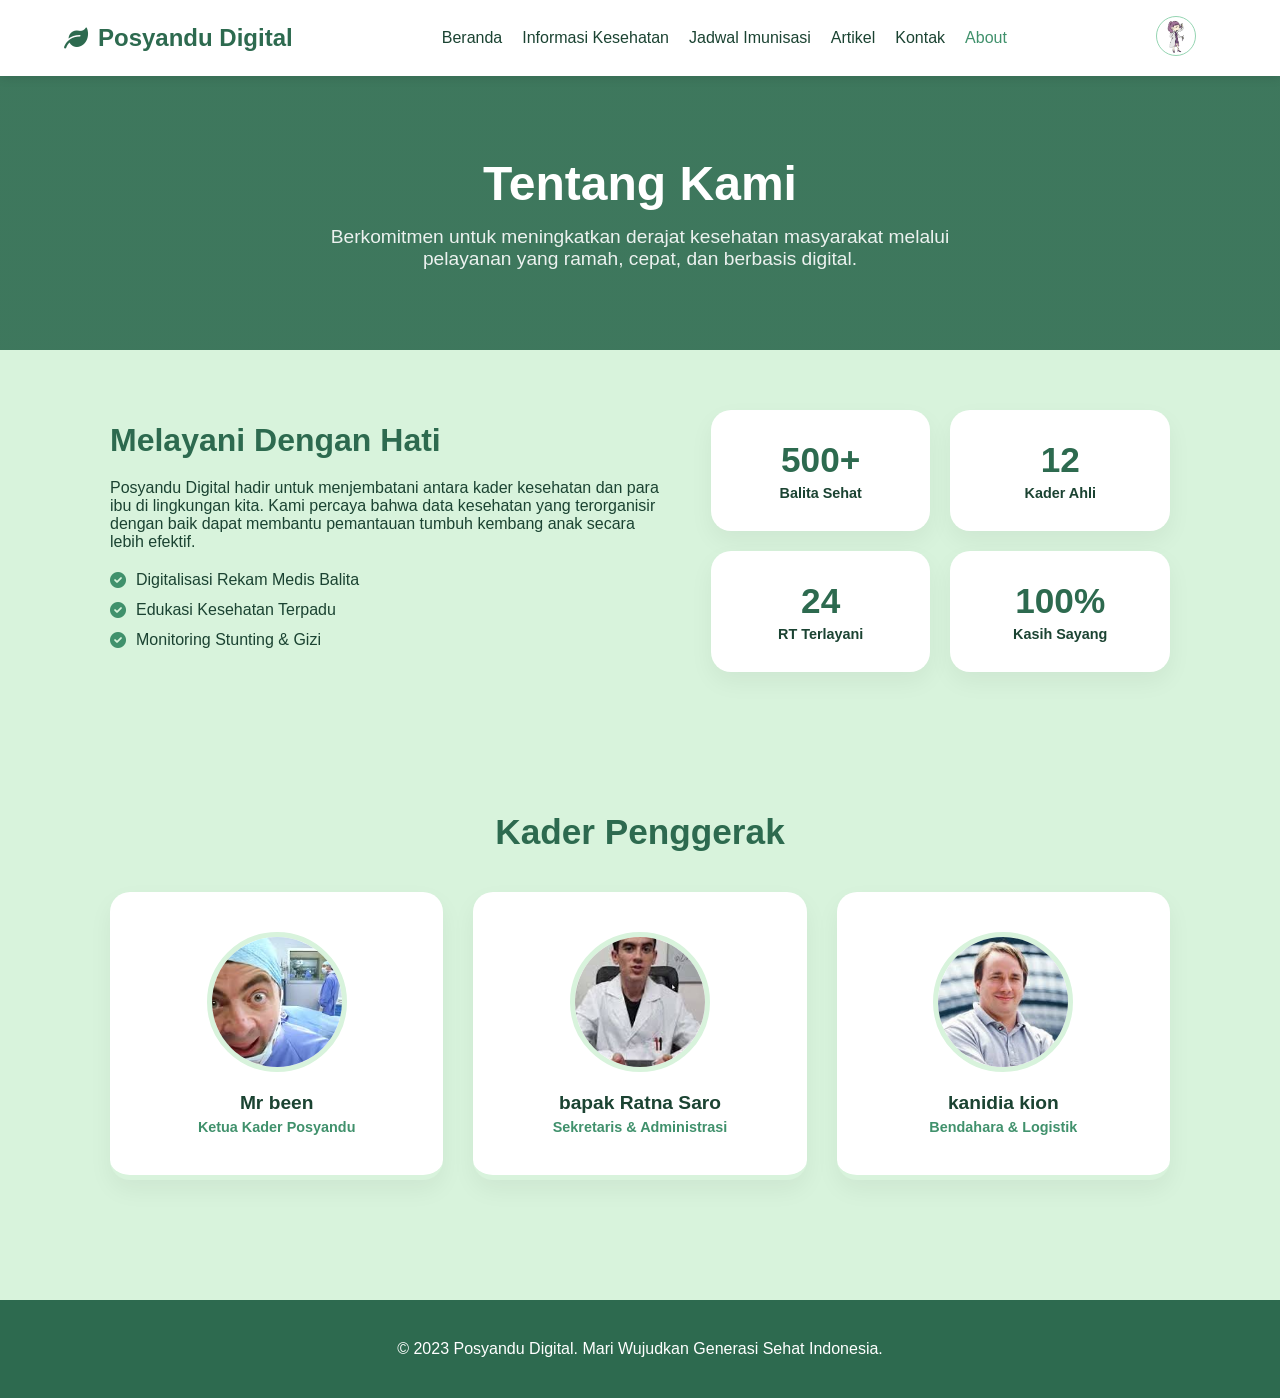
==== pages/about.html @ 1ac6cb7e "finish" ====
<!DOCTYPE html>
<html lang="id">
<head>
    <meta charset="UTF-8">
    <meta name="viewport" content="width=device-width, initial-scale=1.0">
    <title>Tentang Kami - Posyandu Digital</title>
    <link rel="stylesheet" href="https://cdnjs.cloudflare.com/ajax/libs/font-awesome/6.0.0/css/all.min.css">
    <link rel="stylesheet" href="../asset/css/app.css">
    <link rel="stylesheet" href="../asset/css/about.css">
</head>
<body>

    <nav>
        <div class="logo">
            <i class="fas fa-leaf"></i> Posyandu Digital
        </div>
        <ul class="nav-links">
            <li><a href="../index.html">Beranda</a></li>
            <li><a href="informasi-kesehatan/ibu-hamil.html">Informasi Kesehatan</a></li>
            <li><a href="jadwal_imunisasi.html">Jadwal Imunisasi</a></li>
            <li><a href="artikel.html">Artikel</a></li>
            <li><a href="kontak.html">Kontak</a></li>
            <li><a href="about.html" style="color: #40916c;">About</a></li>
        </ul>
        
        <div class="moble">
            <a href="">
                <img class="foto" src="/asset/img/home2.png" alt="">
            </a>

            <label id="checkbtn" class="checkbtn">
                <i class="fas fa-bars"></i>
            </label>
        </div>
    </nav>


    <header class="about-header">
        <h1>Tentang Kami</h1>
        <p>Berkomitmen untuk meningkatkan derajat kesehatan masyarakat melalui pelayanan yang ramah, cepat, dan berbasis digital.</p>
    </header>

    <main class="container">
        <section class="about-grid">
            <div class="about-content">
                <h2>Melayani Dengan Hati</h2>
                <p>Posyandu Digital hadir untuk menjembatani antara kader kesehatan dan para ibu di lingkungan kita. Kami percaya bahwa data kesehatan yang terorganisir dengan baik dapat membantu pemantauan tumbuh kembang anak secara lebih efektif.</p>
                <ul class="about-list">
                    <li><i class="fas fa-check-circle"></i> Digitalisasi Rekam Medis Balita</li>
                    <li><i class="fas fa-check-circle"></i> Edukasi Kesehatan Terpadu</li>
                    <li><i class="fas fa-check-circle"></i> Monitoring Stunting & Gizi</li>
                </ul>
            </div>

            <div class="about-stats">
                <div class="stat-card">
                    <h3>500+</h3>
                    <p>Balita Sehat</p>
                </div>
                <div class="stat-card">
                    <h3>12</h3>
                    <p>Kader Ahli</p>
                </div>
                <div class="stat-card">
                    <h3>24</h3>
                    <p>RT Terlayani</p>
                </div>
                <div class="stat-card">
                    <h3>100%</h3>
                    <p>Kasih Sayang</p>
                </div>
            </div>
        </section>

        <section class="team-section">
            <h2>Kader Penggerak</h2>
            <div class="team-grid">
                <article class="team-card">
                    <div class="kader-img-box">
                        <img src="/asset/img/about/kader1.png" alt="Ibu Siti">
                    </div>
                    <h4>Mr been</h4>
                    <p>Ketua Kader Posyandu</p>
                </article>

                <article class="team-card">
                    <div class="kader-img-box">
                        <img src="/asset/img/about/kader2.png" alt="Ibu Ratna">
                    </div>
                    <h4>bapak Ratna Saro</h4>
                    <p>Sekretaris & Administrasi</p>
                </article>

                <article class="team-card">
                    <div class="kader-img-box">
                        <img src="/asset/img/about/kader3.png" alt="Ibu Dewi">
                    </div>
                    <h4>kanidia kion</h4>
                    <p>Bendahara & Logistik</p>
                </article>
            </div>
        </section>
    </main>

    <footer style="background: var(--primary-green); color: white; text-align: center; padding: 40px;">
        <p>&copy; 2023 Posyandu Digital. Mari Wujudkan Generasi Sehat Indonesia.</p>
    </footer>

    <script src="/asset/js/bar.js"></script>

</body>
</html>
---- asset/css/app.css ----
/* Variabel Warna Tema Hijau Daun */
:root {
    --primary-green: #2d6a4f; /* Hijau Daun Tua */
    --light-green: #95d5b2;   /* Hijau Muda */
    --soft-green: #d8f3dc;    /* Background Hijau Sangat Muda */
    --accent-green: #40916c;  /* Hijau Sedang */
    --white: #ffffff;
    --dark: #1b4332;
}

.foto {
    width: 40px;
    border-radius: 50%;
    border:  1px solid var(--light-green);
}

* {
    margin: 0;
    padding: 0;
    box-sizing: border-box;
    font-family: 'Segoe UI', Tahoma, Geneva, Verdana, sans-serif;
}

body {
    background-color: var(--soft-green);
    color: var(--dark);
}

/* --- Navbar --- */
nav {
    background-color: var(--white);
    padding: 1rem 5%;
    display: flex;
    justify-content: space-between;
    align-items: center;
    box-shadow: 0 2px 10px rgba(0,0,0,0.1);
    position: sticky;
    top: 0;
    z-index: 1000;
}

.logo {
    font-size: 1.5rem;
    font-weight: bold;
    color: var(--primary-green);
    display: flex;
    align-items: center;
    gap: 10px;
}

.nav-links {
    display: flex;
    list-style: none;
    gap: 20px;
}

.nav-links a {
    text-decoration: none;
    color: var(--dark);
    font-weight: 500;
    transition: 0.3s;
}

.nav-links a:hover {
    color: var(--accent-green);
}

.btn-login {
    background-color: var(--primary-green);
    color: white;
    padding: 8px 20px;
    border-radius: 20px;
    text-decoration: none;
    font-weight: bold;
}

.moble {
    display: flex;
    gap: 20px;
    justify-content: space-between;
    align-items: center;
}

.checkbtn i {
    display: none;
    font-size: larger;
    transition: 0.3s;
}

.checkbtn i:hover {
    transform: scale(1.2);
}




/* --- Footer --- */
footer {
    background-color: var(--primary-green);
    color: white;
    text-align: center;
    padding: 2rem;
}

@media (max-width: 768px) {

.nav-links {
    position: fixed;
    width: 100%;
    height: auto;
    background: var(--accent-green);
    top: 80px;
    
    left: -100%; /* Sembunyikan di luar layar kiri */
    text-align: center;
    transition: all .5s;
    flex-direction: column; /* Berjejer ke bawah */ 
    padding: 10px;
        
}

.togle {
    left: 0;
}

    .checkbtn i {
    display: block;
    }



.nav-links a {
    color: var(--white);
}

.nav-links a:hover {
    color: var(--dark);
}


.hero-text h1 { font-size: 2.5rem; }
}
---- asset/css/about.css ----
/* --- Hero/Header About --- */
.about-header {
    background: linear-gradient(rgba(45, 106, 79, 0.9), rgba(45, 106, 79, 0.9)), 
                url('https://images.unsplash.com/photo-1576091160550-2173dba999ef?auto=format&fit=crop&w=1200&q=80');
    background-size: cover;
    background-position: center;
    color: white;
    padding: 80px 5%;
    text-align: center;
}

.about-header h1 {
    font-size: 3rem;
    margin-bottom: 15px;
}

.about-header p {
    font-size: 1.2rem;
    max-width: 700px;
    margin: 0 auto;
    opacity: 0.9;
}

.container {
    max-width: 1100px;
    margin: 0 auto;
    padding: 60px 20px;
}

/* --- Visi Misi Section --- */
.about-grid {
    display: flex;
    align-items: center;
    gap: 50px;
    flex-wrap: wrap;
    margin-bottom: 80px;
}

.about-content {
    flex: 1.2;
    min-width: 320px;
}

.about-content h2 {
    color: var(--primary-green);
    font-size: 2rem;
    margin-bottom: 20px;
    position: relative;
}



.about-list {
    list-style: none;
    margin-top: 20px;
}

.about-list li {
    margin-bottom: 12px;
    display: flex;
    align-items: center;
    gap: 10px;
    font-weight: 500;
}

.about-list i {
    color: var(--accent-green);
}

/* --- Stats Card --- */
.about-stats {
    flex: 1;
    display: grid;
    grid-template-columns: repeat(2, 1fr);
    gap: 20px;
    min-width: 320px;
}

.stat-card {
    background: var(--white);
    padding: 30px 20px;
    border-radius: 20px;
    text-align: center;
    box-shadow: 0 10px 25px rgba(0,0,0,0.05);
    transition: 0.3s;
}

.stat-card:hover {
    transform: translateY(-5px);
}

.stat-card h3 {
    font-size: 2.2rem;
    color: var(--primary-green);
    margin-bottom: 5px;
}

.stat-card p {
    color: var(--gray);
    font-weight: 600;
    font-size: 0.9rem;
}

/* --- Team Section --- */
.team-section {
    text-align: center;
    padding: 60px 0;
}

.team-section h2 {
    color: var(--primary-green);
    margin-bottom: 40px;
    font-size: 2.2rem;
}

.team-grid {
    display: grid;
    grid-template-columns: repeat(auto-fit, minmax(250px, 1fr));
    gap: 30px;
}

.team-card {
    background: white;
    padding: 40px 20px;
    border-radius: 20px;
    box-shadow: 0 10px 25px rgba(0,0,0,0.05);
    border-bottom: 5px solid var(--soft-green);
    transition: 0.3s;
}

.team-card:hover {
    border-bottom: 5px solid var(--primary-green);
}

/* BOX FOTO KADER (Circular & Consistent) */
.kader-img-box {
    width: 140px;
    height: 140px;
    margin: 0 auto 20px auto;
    border-radius: 50%;
    overflow: hidden;
    border: 5px solid var(--soft-green);
}

.kader-img-box img {
    width: 100%;
    height: 100%;
    object-fit: cover;
    display: block;
}

.team-card h4 {
    color: var(--dark);
    font-size: 1.2rem;
    margin-bottom: 5px;
}

.team-card p {
    color: var(--accent-green);
    font-weight: 600;
    font-size: 0.9rem;
}

/* --- Responsive Mode --- */
@media (max-width: 768px) {
    .about-header h1 { font-size: 2.2rem; }
    .about-grid { flex-direction: column; text-align: center; }
    .about-content h2::after { margin: 10px auto; }
    .about-list { text-align: left; display: inline-block; }
    .about-stats { width: 100%; }
}
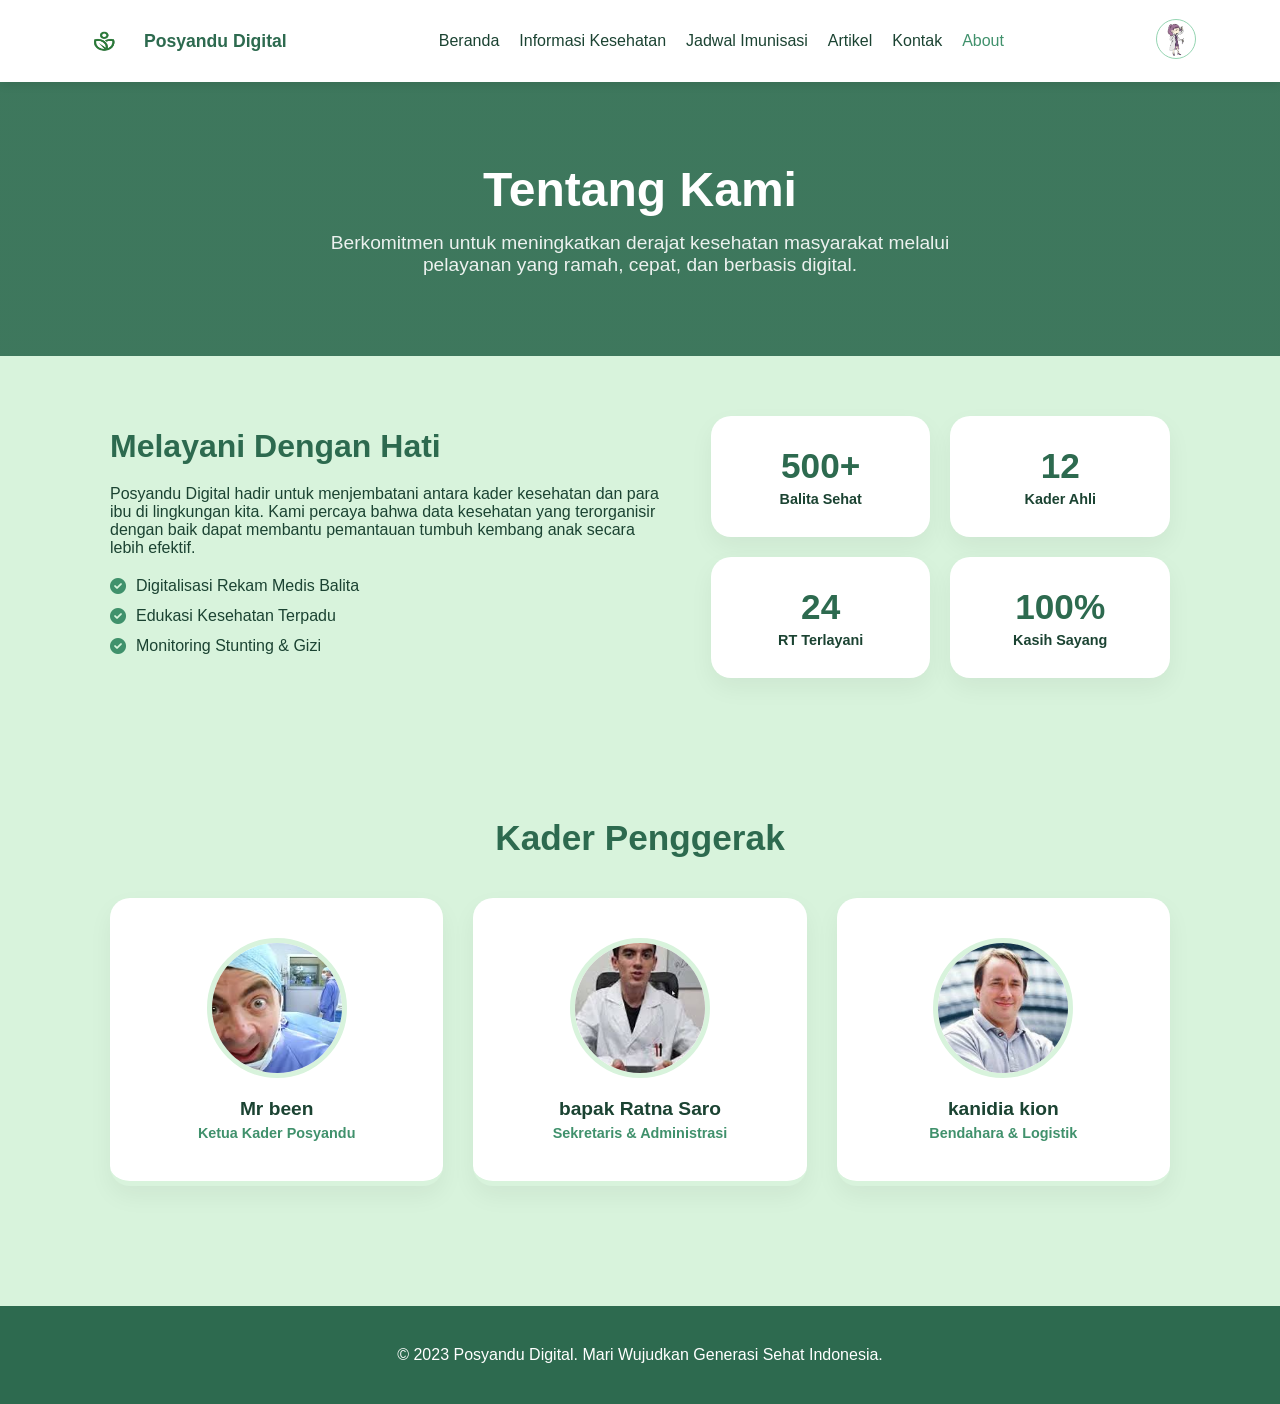
==== commit de8d59c6: "finish" ====
--- a/pages/about.html
+++ b/pages/about.html
@@ -12,7 +12,9 @@
 
     <nav>
         <div class="logo">
-            <i class="fas fa-leaf"></i> Posyandu Digital
+            <!-- <i class="fas fa-leaf"></i> Posyandu Digital -->
+            <img  src="/asset/img/logo/logo2.png" alt="">
+            <p>Posyandu Digital</p>
         </div>
         <ul class="nav-links">
             <li><a href="../index.html">Beranda</a></li>
@@ -20,7 +22,7 @@
             <li><a href="jadwal_imunisasi.html">Jadwal Imunisasi</a></li>
             <li><a href="artikel.html">Artikel</a></li>
             <li><a href="kontak.html">Kontak</a></li>
-            <li><a href="about.html" style="color: #40916c;">About</a></li>
+            <li class="active"><a href="about.html" >About</a></li>
         </ul>
         
         <div class="moble">
--- a/asset/css/app.css
+++ b/asset/css/app.css
@@ -12,6 +12,12 @@
     width: 40px;
     border-radius: 50%;
     border:  1px solid var(--light-green);
+}
+
+.logo img {
+    width: 80px;
+    height: 50px;
+    
 }
 
 * {
@@ -40,12 +46,14 @@
 }
 
 .logo {
-    font-size: 1.5rem;
+    font-size: 1.1rem;
     font-weight: bold;
     color: var(--primary-green);
     display: flex;
     align-items: center;
-    gap: 10px;
+    /* flex-direction: column; */
+    gap: 4;
+   
 }
 
 .nav-links {
@@ -62,6 +70,10 @@
 }
 
 .nav-links a:hover {
+    color: var(--accent-green);
+}
+
+.active a {
     color: var(--accent-green);
 }
 
